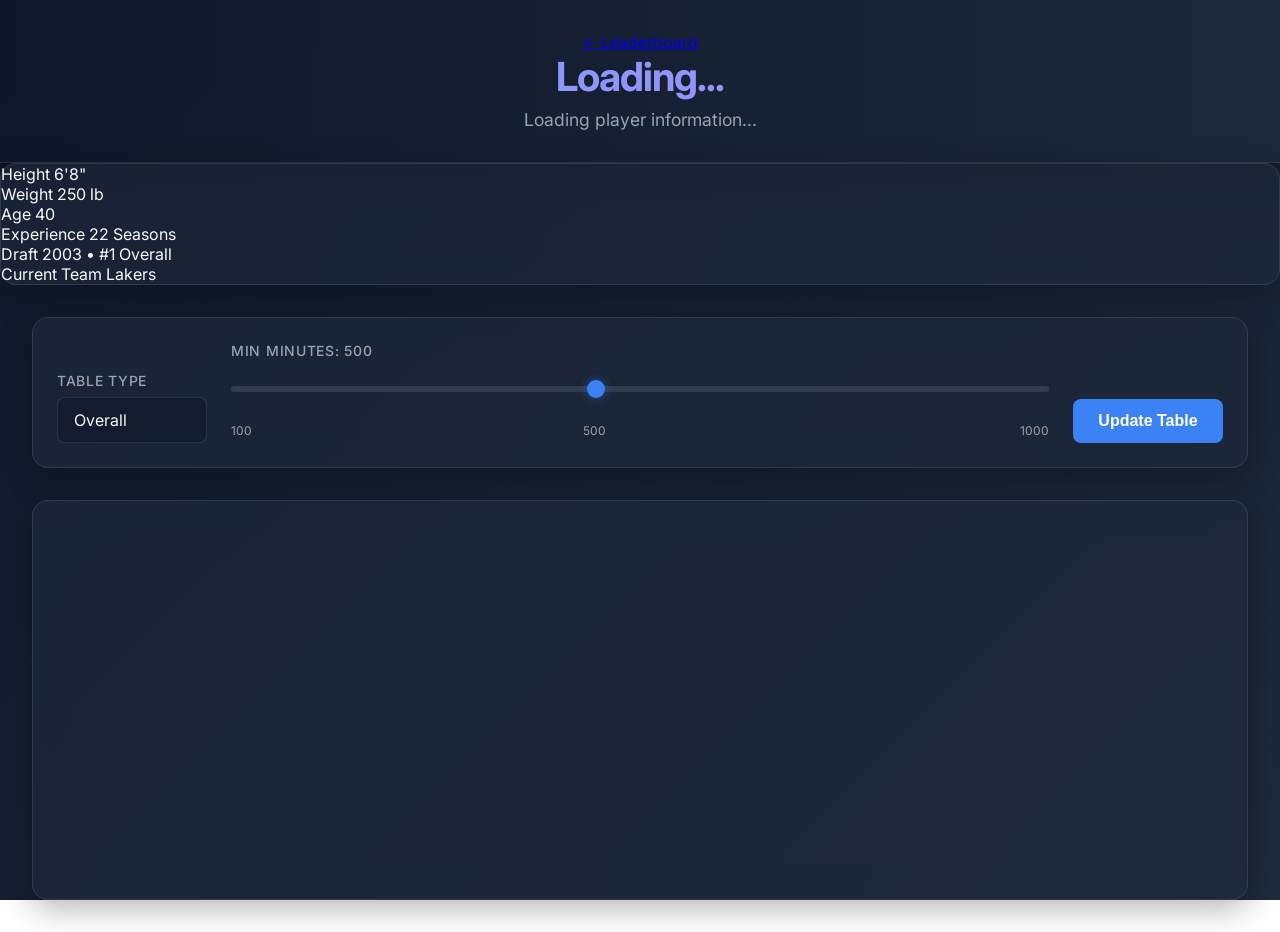
==== src/frontend/player.html @ e5ddcbac "start working on player pages and api" ====
<!DOCTYPE html>
<html lang="en">
<head>
    <meta charset="UTF-8">
    <meta name="viewport" content="width=device-width, initial-scale=1.0">
    <!--
    <title>NBA Skills Leaderboard</title>
    <meta name="description" content="An interactive leaderboard displaying NBA player skills and performance percentiles.">
    -->
    <!-- Google Fonts -->
    <link rel="preconnect" href="https://fonts.googleapis.com">
    <link rel="preconnect" href="https://fonts.gstatic.com" crossorigin>
    <link href="https://fonts.googleapis.com/css2?family=Inter:wght@300;400;500;600;700&display=swap" rel="stylesheet">
    <link rel="stylesheet" href="styles.css">
</head>
<body>
    <header class="app-header">
        <div class="header-content">
            <a href="index.html" class="back-link">← Leaderboard</a>
            <h1 id="player-name">Loading...</h1>
            <p id="player-subtitle">
                Loading player information...
            </p>
        </div>
    </header>

    <section class="player-card glass-panel">
        <!--
        <div class="player-photo">
            <img id="player-headshot"
                 src="assets/default-player.png"
                 alt="Player Headshot">
        </div>
        -->
        <div class="player-info-grid">
            <div class="info-item">
                <span class="info-label">Height</span>
                <span id="player-height">6'8"</span>
            </div>
            <div class="info-item">
                <span class="info-label">Weight</span>
                <span id="player-weight">250 lb</span>
            </div>
            <div class="info-item">
                <span class="info-label">Age</span>
                <span id="player-age">40</span>
            </div>
            <div class="info-item">
                <span class="info-label">Experience</span>
                <span id="player-exp">22 Seasons</span>
            </div>
            <div class="info-item">
                <span class="info-label">Draft</span>
                <span id="player-draft">2003 • #1 Overall</span>
            </div>
            <div class="info-item">
                <span class="info-label">Current Team</span>
                <span id="player-team">Lakers</span>
            </div>
        </div>
    </section>

    <main class="app-main">
        <section class="controls glass-panel">
            <div class="control-group">
                <label for="table-type">Table Type</label>
                <select id="table-type">
                    <option value="overall">Overall</option>
                    <option value="skill">Skill</option>
                    <option value="pillar">Pillar</option>
                </select>
            </div>

            <div class="control-group" id="skill-group" style="display: none;">
                <label for="skill-select">Skill</label>
                <select id="skill-select">
                    <option value="Creation">Creation</option>
                    <option value="OffBall">Off-Ball</option>
                    <option value="Defense">Defense</option>
                    <option value="Physicality">Physicality</option>
                </select>
            </div>

            <div class="control-group" id="pillar-group" style="display: none;">
                <label for="pillar-select">Pillar</label>
                <select id="pillar-select">
                    <!-- Populated dynamically via JS based on selected skill -->
                </select>
            </div>

            <div class="control-group slider-group">
                <label for="min-minutes">Min Minutes: <span id="min-minutes-val">500</span></label>
                <div class="slider-container">
                    <input type="range" id="min-minutes" min="100" max="1000" step="50" value="500">
                </div>
                <div class="slider-ticks">
                    <span style="left:0%">100</span>
                    <span style="left:44.4%">500</span>
                    <span style="left:100%">1000</span>
                </div>
            </div>

            <div class="control-group button-group">
                <button id="update-btn" class="primary-btn">Update Table</button>
            </div>
        </section>

        <section class="table-container glass-panel">
            <div id="loading" class="loading-overlay" style="display: none;">
                <div class="spinner"></div>
            </div>
            <div class="table-scroll">
                <table id="leaderboard-table">
                    <thead>
                        <tr id="table-head-row">
                            <!-- Populated dynamically via JS -->
                        </tr>
                        <tr id="table-filter-row">
                            <!-- Populated dynamically via JS -->
                        </tr>
                    </thead>
                    <tbody id="table-body">
                        <!-- Populated dynamically via JS -->
                    </tbody>
                </table>
            </div>
            <div id="empty-state" class="empty-state" style="display: none;">
                <p>No data available for the selected filters.</p>
            </div>
        </section>
    </main>

    <!--
    <script src="js/player.js"></script>
    -->
</body>
</html>
---- src/frontend/styles.css ----
:root {
    --bg-color-1: #0f172a;
    --bg-color-2: #1e293b;
    --text-primary: #f8fafc;
    --text-secondary: #94a3b8;
    --accent: #3b82f6;
    --accent-hover: #2563eb;
    --border-color: rgba(255, 255, 255, 0.1);
    --glass-bg: rgba(30, 41, 59, 0.7);
    --table-header-bg: rgba(15, 23, 42, 0.8);
    --table-row-hover: rgba(255, 255, 255, 0.05);
}

* {
    box-sizing: border-box;
    margin: 0;
    padding: 0;
}

body {
    font-family: 'Inter', sans-serif;
    background: linear-gradient(135deg, var(--bg-color-1), var(--bg-color-2));
    background-attachment: fixed;
    color: var(--text-primary);
    min-height: 100vh;
    display: flex;
    flex-direction: column;
}

/* Header */
.app-header {
    text-align: center;
    padding: 2rem 1rem;
    background: linear-gradient(to right, rgba(15, 23, 42, 0.9), rgba(30, 41, 59, 0.9));
    border-bottom: 1px solid var(--border-color);
    box-shadow: 0 4px 30px rgba(0, 0, 0, 0.5);
}

.header-content h1 {
    font-size: 2.5rem;
    font-weight: 700;
    letter-spacing: -0.025em;
    background: linear-gradient(90deg, #60a5fa, #c084fc);
    -webkit-background-clip: text;
    -webkit-text-fill-color: transparent;
    margin-bottom: 0.5rem;
}

.header-content p {
    color: var(--text-secondary);
    font-size: 1.1rem;
}

/* Main Layout */
.app-main {
    flex: 1;
    display: flex;
    flex-direction: column;
    padding: 2rem;
    gap: 2rem;
    max-width: 1400px;
    margin: 0 auto;
    width: 100%;
}

.glass-panel {
    background: var(--glass-bg);
    backdrop-filter: blur(16px);
    -webkit-backdrop-filter: blur(16px);
    border: 1px solid var(--border-color);
    border-radius: 16px;
    box-shadow: 0 8px 32px 0 rgba(0, 0, 0, 0.3);
}

/* Controls Section */
.controls {
    display: flex;
    flex-wrap: wrap;
    gap: 1.5rem;
    padding: 1.5rem;
    align-items: flex-end;
}

.control-group {
    display: flex;
    flex-direction: column;
    gap: 0.5rem;
    min-width: 150px;
}

.control-group label {
    font-size: 0.875rem;
    font-weight: 500;
    color: var(--text-secondary);
    text-transform: uppercase;
    letter-spacing: 0.05em;
}

.control-group select {
    appearance: none;
    background-color: rgba(15, 23, 42, 0.6);
    color: var(--text-primary);
    border: 1px solid var(--border-color);
    padding: 0.75rem 1rem;
    border-radius: 8px;
    font-family: inherit;
    font-size: 1rem;
    outline: none;
    transition: all 0.2s ease;
    cursor: pointer;
}

.control-group select:hover, .control-group select:focus {
    border-color: var(--accent);
    background-color: rgba(15, 23, 42, 0.8);
}

.slider-group {
    flex-grow: 1;
    min-width: 250px;
}

.slider-container {
    display: flex;
    align-items: center;
    height: 44px; /* Match select height */
}

.slider-wrapper {
    position: relative;
}

.slider-ticks {
    position: relative;
    height: 20px;
    margin-top: 4px;
}

.slider-ticks span {
    position: absolute;
    transform: translateX(-50%);
    font-size: 0.75rem;
    color: var(--text-secondary);
}

.slider-ticks span:first-child {
    transform: translateX(0);
}

.slider-ticks span:last-child {
    transform: translateX(-100%);
}

input[type="range"] {
    -webkit-appearance: none;
    width: 100%;
    height: 6px;
    background: rgba(255, 255, 255, 0.1);
    border-radius: 3px;
    outline: none;
}

input[type="range"]::-webkit-slider-thumb {
    -webkit-appearance: none;
    width: 18px;
    height: 18px;
    border-radius: 50%;
    background: var(--accent);
    cursor: pointer;
    transition: transform 0.1s;
    box-shadow: 0 0 10px rgba(59, 130, 246, 0.5);
}

input[type="range"]::-webkit-slider-thumb:hover {
    transform: scale(1.2);
}

.button-group {
    display: flex;
    justify-content: flex-end;
}

.primary-btn {
    background: var(--accent);
    color: white;
    border: none;
    padding: 0.75rem 1.5rem;
    border-radius: 8px;
    font-size: 1rem;
    font-weight: 600;
    cursor: pointer;
    transition: background 0.2s, transform 0.1s;
    height: 44px;
}

.primary-btn:hover {
    background: var(--accent-hover);
    transform: translateY(-1px);
}

.primary-btn:active {
    transform: translateY(1px);
}

.toggle-group {
    display: flex;
    flex-direction: column;
    justify-content: center;
    min-width: 140px;
}

.switch {
    position: relative;
    display: inline-block;
    width: 52px;
    height: 28px;
    margin-top: 0.5rem;
}

.switch input {
    opacity: 0;
    width: 0;
    height: 0;
}

.switch .slider {
    position: absolute;
    inset: 0;

    background-color: rgba(255,255,255,0.12);
    border: 1px solid var(--border-color);

    border-radius: 999px;

    cursor: pointer;
    transition: 0.25s;
}

.switch .slider::before {
    content: "";

    position: absolute;

    width: 22px;
    height: 22px;

    left: 2px;
    top: 2px;

    background: white;
    border-radius: 50%;

    transition: 0.25s;
}

.switch input:checked + .slider {
    background: var(--accent);
}

.switch input:checked + .slider::before {
    transform: translateX(24px);
}

/* Table Section */
.table-container {
    position: relative;
    overflow: hidden;
    display: flex;
    flex-direction: column;
    min-height: 400px; /* Space for empty/loading state */
}

.table-scroll {
    overflow-x: auto;
    overflow-y: auto;
    max-height: 70vh;
}

table {
    width: 100%;
    border-collapse: collapse;
    text-align: right;
    white-space: nowrap;
}

th, td {
    padding: 1rem;
    border-bottom: 1px solid var(--border-color);
}

th {
    background-color: var(--table-header-bg);
    color: var(--text-secondary);
    font-size: 0.875rem;
    font-weight: 600;
    text-transform: uppercase;
    letter-spacing: 0.05em;
    position: sticky;
    top: 0;
    z-index: 10;
    cursor: pointer;
    user-select: none;
    transition: color 0.2s;
}

th {
    position: sticky;
}

th[data-tooltip]::after {
    content: attr(data-tooltip);

    position: absolute;
    left: 50%;
    top: calc(100% + 8px);
    transform: translateX(-50%);

    background: rgba(15, 15, 15, 0.97);
    color: #fff;

    padding: 0.5rem 0.75rem;
    border-radius: 6px;

    font-size: 14px;
    font-weight: 400;
    text-transform: none;
    letter-spacing: normal;

    width: max-content;
    max-width: 220px;
    white-space: normal;

    opacity: 0;
    visibility: hidden;
    transition: opacity 0.15s ease, visibility 0.15s ease;

    z-index: 9999;

    pointer-events: none;

    box-shadow: 0 6px 18px rgba(0,0,0,0.25);
}

th[data-tooltip]::before {
    content: "";

    position: absolute;
    left: 50%;
    top: calc(100% + 2px);
    transform: translateX(-50%);

    border-width: 6px;
    border-style: solid;
    border-color: transparent transparent rgba(20,20,20,0.95) transparent;

    opacity: 0;
    visibility: hidden;
    transition: opacity 0.15s ease, visibility 0.15s ease;

    z-index: 9999;

    pointer-events: none;
}

th[data-tooltip]:hover::after,
th[data-tooltip]:hover::before {
    opacity: 1;
    visibility: visible;
}

th:hover {
    color: var(--text-primary);
}

th[data-tooltip]:not([data-tooltip=""]) {
    cursor: help;
    text-decoration: underline dotted;
    text-underline-offset: 3px;
}

th .sort-icon {
    display: inline-block;
    margin-left: 4px;
    font-size: 0.8em;
    opacity: 0.5;
}

th.sorted-asc .sort-icon,
th.sorted-desc .sort-icon {
    opacity: 1;
    color: var(--accent);
}

.player-link {
    color: inherit;
    text-decoration: none;
    font-weight: 500;
    transition: color 0.15s ease;
}

.player-link:visited {
    color: inherit;
}

.player-link:hover {
    color: var(--accent);
}

.player-link:active {
    color: var(--accent);
}

/* Filter row */
#table-filter-row th {
    background-color: var(--table-header-bg);
    padding: 0.5rem 1rem;
    border-bottom: 1px solid var(--border-color);
    cursor: default;
}

/* Filter inputs */
#table-filter-row input {
    width: 100%;

    padding: 0.45rem 0.65rem;

    background-color: rgba(255,255,255,0.06);
    border: 1px solid rgba(255,255,255,0.12);
    border-radius: 6px;

    color: var(--text-primary);
    font-size: 0.85rem;

    outline: none;
    transition: all 0.15s ease;
}

/* Placeholder text */
#table-filter-row input::placeholder {
    color: var(--text-secondary);
}

/* Focus state */
#table-filter-row input:focus {
    border-color: var(--accent);
    box-shadow: 0 0 0 2px rgba(100, 150, 255, 0.15);
    background-color: rgba(255,255,255,0.08);
}

#table-filter-row th {
    position: sticky;
    top: 52px; /* adjust to actual header height */
    z-index: 9;
}

tbody tr {
    transition: background-color 0.2s;
}

tbody tr:hover {
    background-color: var(--table-row-hover);
}

/* Text alignment for specific columns */
th:nth-child(1), td:nth-child(1), /* Name */
th:nth-child(2), td:nth-child(2)  /* Team */ {
    text-align: left;
    position: sticky;
    left: 0;
    background-color: var(--table-header-bg);
    z-index: 5;
}

tbody td:nth-child(1), tbody td:nth-child(2) {
    background-color: rgba(15, 23, 42, 0.95); /* Opaque for sticky */
    font-weight: 500;
}

/* Value Cell Styling */
.val-cell {
    position: relative;
    font-weight: 600;
    border-radius: 4px;
    color: #fff;
    text-shadow: 0 1px 2px rgba(0,0,0,0.8);
    transition: filter 0.2s;
}

.val-cell:hover {
    filter: brightness(1.2);
}

.val-raw {
    display: block;
    font-size: 1rem;
}

.val-pct {
    display: block;
    font-size: 0.75rem;
    color: rgba(255, 255, 255, 0.7);
    margin-top: 2px;
}

/* States */
.loading-overlay {
    position: absolute;
    top: 0; left: 0; right: 0; bottom: 0;
    background: rgba(15, 23, 42, 0.7);
    display: flex;
    justify-content: center;
    align-items: center;
    z-index: 20;
    backdrop-filter: blur(4px);
}

.spinner {
    width: 40px;
    height: 40px;
    border: 4px solid rgba(255, 255, 255, 0.1);
    border-left-color: var(--accent);
    border-radius: 50%;
    animation: spin 1s linear infinite;
}

@keyframes spin {
    0% { transform: rotate(0deg); }
    100% { transform: rotate(360deg); }
}

.empty-state {
    position: absolute;
    top: 50%;
    left: 50%;
    transform: translate(-50%, -50%);
    color: var(--text-secondary);
    font-size: 1.1rem;
    text-align: center;
}

/* Scrollbar */
::-webkit-scrollbar {
    width: 10px;
    height: 10px;
}
::-webkit-scrollbar-track {
    background: rgba(15, 23, 42, 0.5);
    border-radius: 5px;
}
::-webkit-scrollbar-thumb {
    background: rgba(148, 163, 184, 0.3);
    border-radius: 5px;
}
::-webkit-scrollbar-thumb:hover {
    background: rgba(148, 163, 184, 0.5);
}
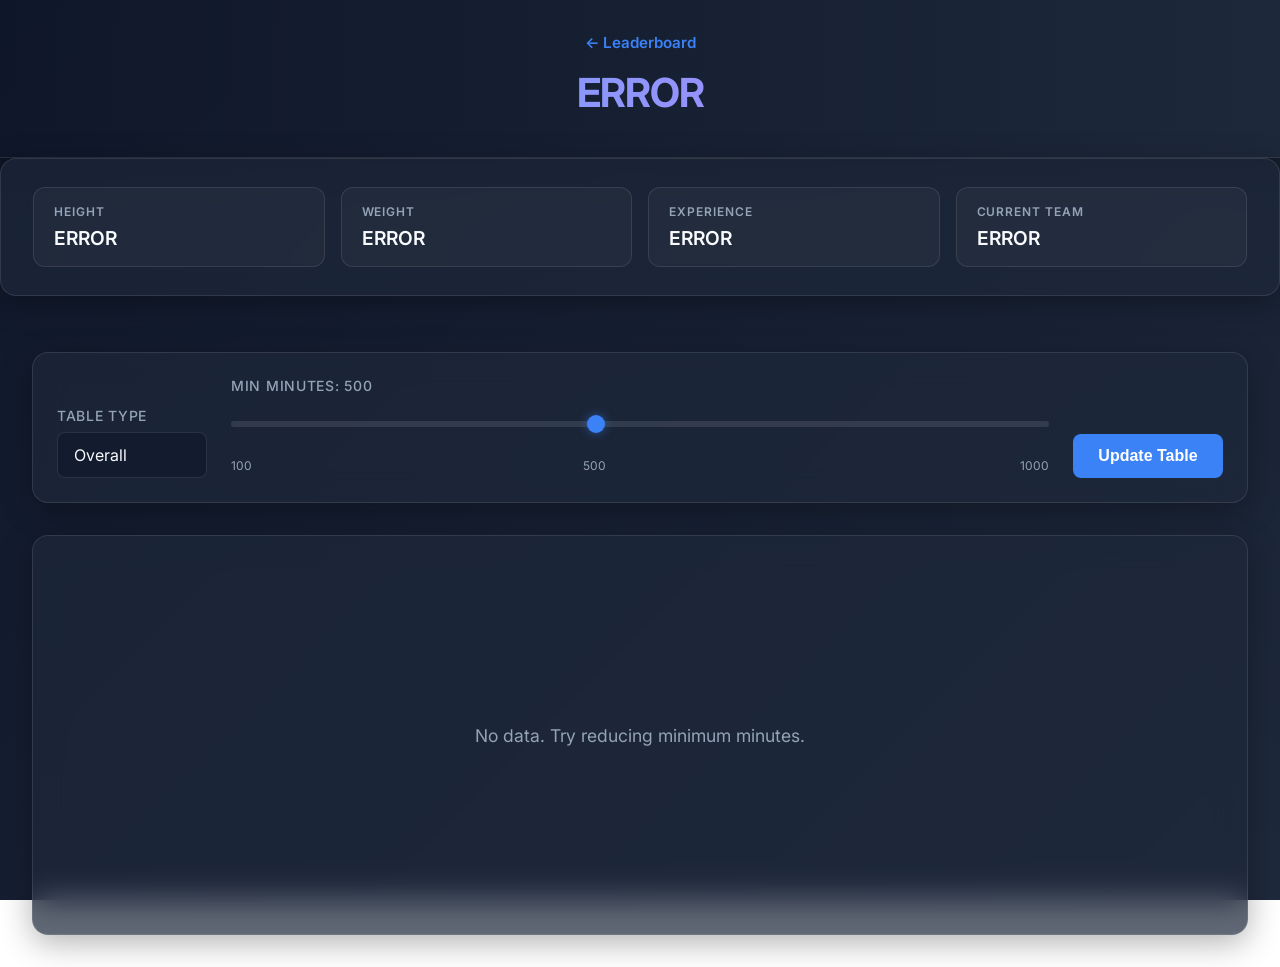
==== commit 374521c5: "add player pages" ====
--- a/src/frontend/player.html
+++ b/src/frontend/player.html
@@ -18,9 +18,9 @@
         <div class="header-content">
             <a href="index.html" class="back-link">← Leaderboard</a>
             <h1 id="player-name">Loading...</h1>
-            <p id="player-subtitle">
-                Loading player information...
-            </p>
+<!--            <p id="player-subtitle">-->
+<!--                Loading player information...-->
+<!--            </p>-->
         </div>
     </header>
 
@@ -41,18 +41,18 @@
                 <span class="info-label">Weight</span>
                 <span id="player-weight">250 lb</span>
             </div>
-            <div class="info-item">
-                <span class="info-label">Age</span>
-                <span id="player-age">40</span>
-            </div>
+<!--            <div class="info-item">-->
+<!--                <span class="info-label">Age</span>-->
+<!--                <span id="player-age">40</span>-->
+<!--            </div>-->
             <div class="info-item">
                 <span class="info-label">Experience</span>
                 <span id="player-exp">22 Seasons</span>
             </div>
-            <div class="info-item">
-                <span class="info-label">Draft</span>
-                <span id="player-draft">2003 • #1 Overall</span>
-            </div>
+<!--            <div class="info-item">-->
+<!--                <span class="info-label">Draft</span>-->
+<!--                <span id="player-draft">2003 • #1 Overall</span>-->
+<!--            </div>-->
             <div class="info-item">
                 <span class="info-label">Current Team</span>
                 <span id="player-team">Lakers</span>
@@ -110,7 +110,7 @@
                 <div class="spinner"></div>
             </div>
             <div class="table-scroll">
-                <table id="leaderboard-table">
+                <table id="player-table">
                     <thead>
                         <tr id="table-head-row">
                             <!-- Populated dynamically via JS -->
@@ -130,8 +130,9 @@
         </section>
     </main>
 
-    <!--
+    <script src="js/common.js"></script>
+    <script src="js/api.js"></script>
+    <script src="js/table.js"></script>
     <script src="js/player.js"></script>
-    -->
 </body>
 </html>
--- a/src/frontend/styles.css
+++ b/src/frontend/styles.css
@@ -554,3 +554,100 @@
 ::-webkit-scrollbar-thumb:hover {
     background: rgba(148, 163, 184, 0.5);
 }
+
+
+/* Player Info Card */
+
+.player-card {
+    padding: 1.75rem 2rem;
+    margin-bottom: 1.5rem;
+}
+
+.player-info-grid {
+    display: grid;
+    grid-template-columns: repeat(4, minmax(140px, 1fr));
+    gap: 1rem;
+}
+
+.info-item {
+    display: flex;
+    flex-direction: column;
+    justify-content: center;
+
+    padding: 1rem 1.25rem;
+
+    background: rgba(255,255,255,0.03);
+    border: 1px solid var(--border-color);
+    border-radius: 12px;
+
+    transition: transform 0.15s ease,
+                border-color 0.15s ease,
+                background-color 0.15s ease;
+}
+
+.info-item:hover {
+    transform: translateY(-2px);
+    border-color: var(--accent);
+    background: rgba(255,255,255,0.05);
+}
+
+.info-label {
+    color: var(--text-secondary);
+
+    font-size: 0.75rem;
+    font-weight: 600;
+
+    text-transform: uppercase;
+    letter-spacing: 0.08em;
+
+    margin-bottom: 0.45rem;
+}
+
+.info-item span:last-child {
+    color: var(--text-primary);
+
+    font-size: 1.2rem;
+    font-weight: 600;
+}
+
+@media (max-width: 900px) {
+    .player-info-grid {
+        grid-template-columns: repeat(2, 1fr);
+    }
+}
+
+@media (max-width: 550px) {
+    .player-info-grid {
+        grid-template-columns: 1fr;
+    }
+}
+
+
+
+.back-link {
+    display: inline-flex;
+    align-items: center;
+    gap: 0.35rem;
+
+    margin-bottom: 1rem;
+
+    color: var(--accent);
+    text-decoration: none;
+
+    font-size: 0.95rem;
+    font-weight: 600;
+
+    transition: color 0.15s ease,
+                transform 0.15s ease;
+
+    align-self: flex-start;
+}
+
+.back-link:hover {
+    color: var(--text-primary);
+    transform: translateX(-2px);
+}
+
+.back-link:visited {
+    color: var(--accent);
+}
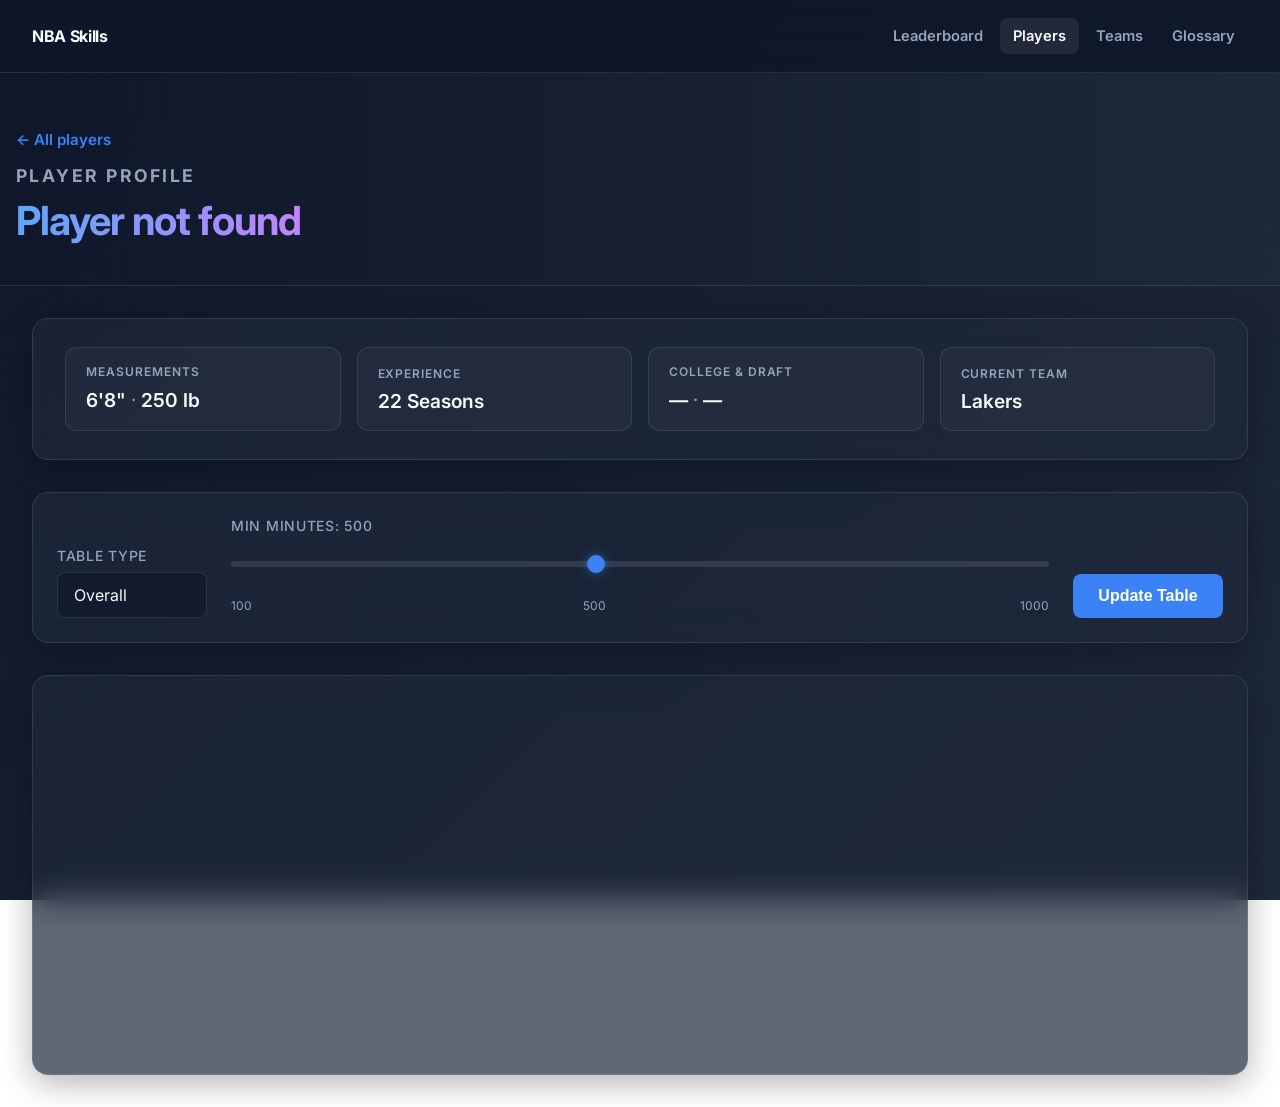
==== commit 843ec9dc: "fix team page, add headshots and logos, add header" ====
--- a/src/frontend/player.html
+++ b/src/frontend/player.html
@@ -3,56 +3,43 @@
 <head>
     <meta charset="UTF-8">
     <meta name="viewport" content="width=device-width, initial-scale=1.0">
-    <!--
-    <title>NBA Skills Leaderboard</title>
-    <meta name="description" content="An interactive leaderboard displaying NBA player skills and performance percentiles.">
-    -->
+    <title>Player | NBA Skills</title>
+    <meta name="description" content="NBA player skill profile and historical performance.">
     <!-- Google Fonts -->
     <link rel="preconnect" href="https://fonts.googleapis.com">
     <link rel="preconnect" href="https://fonts.gstatic.com" crossorigin>
     <link href="https://fonts.googleapis.com/css2?family=Inter:wght@300;400;500;600;700&display=swap" rel="stylesheet">
     <link rel="stylesheet" href="styles.css">
 </head>
-<body>
-    <header class="app-header">
+<body data-page="players">
+    <div id="site-header"></div>
+    <header class="page-hero profile-hero">
         <div class="header-content">
-            <a href="index.html" class="back-link">← Leaderboard</a>
-            <h1 id="player-name">Loading...</h1>
-<!--            <p id="player-subtitle">-->
-<!--                Loading player information...-->
-<!--            </p>-->
+            <a href="players.html" class="back-link">← All players</a>
+            <div class="profile-title-row">
+                <img id="player-headshot" class="profile-headshot" alt="" hidden>
+                <div>
+                    <p class="eyebrow">Player profile</p>
+                    <h1 id="player-name">Loading...</h1>
+                </div>
+            </div>
         </div>
     </header>
 
-    <section class="player-card glass-panel">
-        <!--
-        <div class="player-photo">
-            <img id="player-headshot"
-                 src="assets/default-player.png"
-                 alt="Player Headshot">
-        </div>
-        -->
+    <section class="player-card glass-panel profile-card">
         <div class="player-info-grid">
             <div class="info-item">
-                <span class="info-label">Height</span>
-                <span id="player-height">6'8"</span>
+                <span class="info-label">Measurements</span>
+                <span class="profile-detail"><span id="player-height">6'8"</span> <span class="detail-separator">·</span> <span id="player-weight">250 lb</span></span>
             </div>
-            <div class="info-item">
-                <span class="info-label">Weight</span>
-                <span id="player-weight">250 lb</span>
-            </div>
-<!--            <div class="info-item">-->
-<!--                <span class="info-label">Age</span>-->
-<!--                <span id="player-age">40</span>-->
-<!--            </div>-->
             <div class="info-item">
                 <span class="info-label">Experience</span>
                 <span id="player-exp">22 Seasons</span>
             </div>
-<!--            <div class="info-item">-->
-<!--                <span class="info-label">Draft</span>-->
-<!--                <span id="player-draft">2003 • #1 Overall</span>-->
-<!--            </div>-->
+            <div class="info-item">
+                <span class="info-label">College & Draft</span>
+                <span class="profile-detail"><span id="player-college">—</span> <span class="detail-separator">·</span> <span id="player-draft">—</span></span>
+            </div>
             <div class="info-item">
                 <span class="info-label">Current Team</span>
                 <span id="player-team">Lakers</span>
--- a/src/frontend/styles.css
+++ b/src/frontend/styles.css
@@ -27,13 +27,65 @@
     flex-direction: column;
 }
 
-/* Header */
-.app-header {
+/* Global navigation and page headers */
+.site-nav {
+    width: min(1400px, 100%);
+    min-height: 72px;
+    margin: 0 auto;
+    padding: 0 2rem;
+    display: flex;
+    align-items: center;
+    justify-content: space-between;
+    gap: 1.5rem;
+}
+
+#site-header {
+    position: sticky;
+    top: 0;
+    z-index: 100;
+    background: rgba(15, 23, 42, 0.9);
+    border-bottom: 1px solid var(--border-color);
+    backdrop-filter: blur(18px);
+    -webkit-backdrop-filter: blur(18px);
+}
+
+.brand, .nav-link {
+    color: var(--text-primary);
+    text-decoration: none;
+}
+
+.brand {
+    display: inline-flex;
+    align-items: center;
+    gap: 0.65rem;
+    font-weight: 700;
+    letter-spacing: -0.02em;
+}
+
+.nav-links {
+    display: flex;
+    gap: 0.25rem;
+}
+
+.nav-link {
+    padding: 0.55rem 0.8rem;
+    border-radius: 8px;
+    color: var(--text-secondary);
+    font-size: 0.92rem;
+    font-weight: 600;
+    transition: color 0.15s ease, background-color 0.15s ease;
+}
+
+.nav-link:hover, .nav-link.is-active {
+    color: var(--text-primary);
+    background: rgba(255, 255, 255, 0.08);
+}
+
+.page-hero {
     text-align: center;
-    padding: 2rem 1rem;
+    padding: 3.5rem 1rem 2.5rem;
     background: linear-gradient(to right, rgba(15, 23, 42, 0.9), rgba(30, 41, 59, 0.9));
     border-bottom: 1px solid var(--border-color);
-    box-shadow: 0 4px 30px rgba(0, 0, 0, 0.5);
 }
 
 .header-content h1 {
@@ -49,6 +101,46 @@
 .header-content p {
     color: var(--text-secondary);
     font-size: 1.1rem;
+}
+
+.eyebrow {
+    margin-bottom: 0.65rem;
+    color: #93c5fd;
+    font-size: 0.75rem;
+    font-weight: 700;
+    letter-spacing: 0.14em;
+    text-transform: uppercase;
+}
+
+.profile-hero .header-content {
+    width: min(1400px, 100%);
+    margin: 0 auto;
+    text-align: left;
+}
+
+.profile-title-row {
+    display: flex;
+    align-items: center;
+    gap: 1.25rem;
+}
+
+.profile-title-row h1 {
+    margin-bottom: 0;
+}
+
+.profile-headshot, .profile-logo {
+    flex: 0 0 auto;
+    width: 82px;
+    height: 82px;
+    object-fit: contain;
+    border-radius: 50%;
+    background: rgba(255, 255, 255, 0.08);
+    border: 1px solid var(--border-color);
+}
+
+.profile-headshot {
+    object-fit: cover;
+    object-position: top;
 }
 
 /* Main Layout */
@@ -410,6 +502,26 @@
     color: var(--accent);
 }
 
+.identity-link {
+    display: inline-flex;
+    align-items: center;
+    gap: 0.55rem;
+}
+
+.table-headshot, .table-team-logo {
+    width: 28px;
+    height: 28px;
+    object-fit: contain;
+    flex: 0 0 auto;
+}
+
+.table-headshot {
+    border-radius: 50%;
+    object-fit: cover;
+    object-position: top;
+    background: rgba(255, 255, 255, 0.06);
+}
+
 /* Filter row */
 #table-filter-row th {
     background-color: var(--table-header-bg);
@@ -559,8 +671,9 @@
 /* Player Info Card */
 
 .player-card {
+    width: min(1400px, calc(100% - 4rem));
     padding: 1.75rem 2rem;
-    margin-bottom: 1.5rem;
+    margin: 2rem auto 0;
 }
 
 .player-info-grid {
@@ -610,6 +723,15 @@
     font-weight: 600;
 }
 
+.profile-detail {
+    line-height: 1.45;
+}
+
+.detail-separator {
+    color: var(--text-secondary);
+    font-weight: 400;
+}
+
 @media (max-width: 900px) {
     .player-info-grid {
         grid-template-columns: repeat(2, 1fr);
@@ -651,3 +773,338 @@
 .back-link:visited {
     color: var(--accent);
 }
+
+/* Player and team directories */
+.directory-hero {
+    padding-bottom: 2rem;
+}
+
+.directory-main {
+    width: min(1400px, 100%);
+    margin: 0 auto;
+    padding: 2rem;
+}
+
+.directory-toolbar {
+    display: flex;
+    justify-content: center;
+    margin-bottom: 1rem;
+}
+
+.directory-season {
+    min-width: 180px;
+}
+
+.directory-search {
+    width: min(620px, 100%);
+    display: flex;
+    align-items: center;
+    gap: 0.75rem;
+    margin: 0 auto;
+    padding: 0.7rem 1rem;
+    color: var(--text-secondary);
+}
+
+.directory-search input {
+    width: 100%;
+    border: 0;
+    outline: none;
+    background: transparent;
+    color: var(--text-primary);
+    font: inherit;
+    font-size: 1rem;
+}
+
+.directory-search input::placeholder {
+    color: var(--text-secondary);
+}
+
+.directory-count, .directory-empty {
+    margin: 1.35rem 0 1rem;
+    color: var(--text-secondary);
+    font-size: 0.9rem;
+}
+
+.directory-grid {
+    display: grid;
+    grid-template-columns: repeat(auto-fill, minmax(240px, 1fr));
+    gap: 1rem;
+}
+
+.directory-card {
+    min-height: 110px;
+    display: flex;
+    align-items: center;
+    gap: 1rem;
+    padding: 1rem;
+    color: var(--text-primary);
+    text-decoration: none;
+    transition: transform 0.16s ease, border-color 0.16s ease, background-color 0.16s ease;
+}
+
+.directory-card:hover {
+    transform: translateY(-3px);
+    border-color: var(--accent);
+    background: rgba(44, 62, 91, 0.88);
+}
+
+.directory-card h2 {
+    margin-bottom: 0.35rem;
+    font-size: 1rem;
+    line-height: 1.3;
+}
+
+.directory-card p {
+    color: var(--text-secondary);
+    font-size: 0.82rem;
+    line-height: 1.35;
+}
+
+.directory-headshot, .directory-team-logo {
+    width: 64px;
+    height: 64px;
+    flex: 0 0 auto;
+    object-fit: contain;
+}
+
+.directory-headshot {
+    border-radius: 50%;
+    object-fit: cover;
+    object-position: top;
+    background: rgba(255, 255, 255, 0.07);
+}
+
+/* Glossary */
+.glossary-main {
+    width: min(1400px, 100%);
+    margin: 0 auto;
+    padding: 2rem;
+}
+
+.glossary-section {
+    margin-bottom: 2.5rem;
+}
+
+.glossary-section.glass-panel {
+    padding: 1.5rem;
+}
+
+.section-heading {
+    display: flex;
+    align-items: end;
+    justify-content: space-between;
+    gap: 1.5rem;
+    margin-bottom: 1rem;
+}
+
+.section-heading h2 {
+    font-size: 1.55rem;
+    letter-spacing: -0.025em;
+}
+
+.methodology-steps {
+    display: grid;
+    grid-template-columns: repeat(3, minmax(0, 1fr));
+    gap: 1rem;
+}
+
+.methodology-step {
+    display: flex;
+    gap: 0.85rem;
+    padding: 0.95rem;
+    border-radius: 10px;
+    background: rgba(255, 255, 255, 0.035);
+}
+
+.step-number {
+    flex: 0 0 auto;
+    color: #93c5fd;
+    font-size: 0.75rem;
+    font-weight: 700;
+    letter-spacing: 0.06em;
+}
+
+.methodology-step h3, .glossary-card h3, .skill-glossary h3 {
+    margin-bottom: 0.35rem;
+    font-size: 1rem;
+    text-transform: capitalize;
+}
+
+.methodology-step p, .glossary-card p, .skill-glossary > p, .pillar-detail > p {
+    color: var(--text-secondary);
+    font-size: 0.87rem;
+    line-height: 1.5;
+}
+
+.glossary-grid {
+    display: grid;
+    grid-template-columns: repeat(auto-fill, minmax(255px, 1fr));
+    gap: 1rem;
+}
+
+.glossary-card {
+    padding: 1.15rem;
+}
+
+.weight-list {
+    display: grid;
+    gap: 0.45rem;
+    margin-top: 1rem;
+    list-style: none;
+}
+
+.weight-list li {
+    display: flex;
+    justify-content: space-between;
+    gap: 1rem;
+    color: var(--text-secondary);
+    font-size: 0.82rem;
+}
+
+.weight-list strong {
+    color: #bfdbfe;
+    font-weight: 600;
+}
+
+.skill-glossary-list {
+    display: grid;
+    grid-template-columns: repeat(2, minmax(0, 1fr));
+    gap: 1rem;
+}
+
+.skill-glossary {
+    padding: 1.25rem;
+}
+
+.pillar-list {
+    display: grid;
+    gap: 0.55rem;
+    margin-top: 1rem;
+}
+
+.pillar-detail {
+    padding: 0.8rem 0.9rem;
+    border: 1px solid var(--border-color);
+    border-radius: 9px;
+    background: rgba(15, 23, 42, 0.35);
+}
+
+.pillar-detail summary {
+    display: flex;
+    justify-content: space-between;
+    gap: 0.75rem;
+    cursor: pointer;
+    font-size: 0.9rem;
+    font-weight: 600;
+}
+
+.pillar-detail summary small {
+    color: #93c5fd;
+    font-size: 0.75rem;
+    font-weight: 500;
+}
+
+.pillar-detail > p {
+    margin-top: 0.75rem;
+}
+
+.metric-list {
+    border-top: 1px solid var(--border-color);
+    padding-top: 0.7rem;
+}
+
+.glossary-search {
+    width: min(290px, 100%);
+    display: flex;
+    align-items: center;
+    gap: 0.55rem;
+    padding: 0.55rem 0.7rem;
+    background: rgba(15, 23, 42, 0.55);
+    border: 1px solid var(--border-color);
+    border-radius: 8px;
+    color: var(--text-secondary);
+}
+
+.glossary-search input {
+    width: 100%;
+    border: 0;
+    outline: 0;
+    background: transparent;
+    color: var(--text-primary);
+    font: inherit;
+    font-size: 0.88rem;
+}
+
+.stat-key {
+    display: inline-block;
+    margin-bottom: 0.75rem;
+    color: #93c5fd;
+    font-family: ui-monospace, SFMono-Regular, Menlo, monospace;
+    font-size: 0.75rem;
+}
+
+.formula {
+    display: block;
+    margin-top: 0.9rem;
+    padding: 0.6rem 0.7rem;
+    overflow-x: auto;
+    border: 1px solid rgba(147, 197, 253, 0.16);
+    border-radius: 6px;
+    color: #bfdbfe;
+    background: rgba(15, 23, 42, 0.72);
+    font-family: ui-monospace, SFMono-Regular, Menlo, monospace;
+    font-size: 0.76rem;
+    white-space: nowrap;
+}
+
+@media (max-width: 650px) {
+    .site-nav {
+        min-height: 64px;
+        padding: 0 1rem;
+    }
+
+    .nav-link {
+        padding: 0.5rem 0.55rem;
+        font-size: 0.84rem;
+    }
+
+    .page-hero {
+        padding: 2.25rem 1rem 1.75rem;
+    }
+
+    .header-content h1 {
+        font-size: 2rem;
+    }
+
+    .app-main, .directory-main, .glossary-main {
+        padding: 1rem;
+    }
+
+    .player-card {
+        width: calc(100% - 2rem);
+        padding: 1rem;
+        margin-top: 1rem;
+    }
+
+    .profile-headshot, .profile-logo {
+        width: 58px;
+        height: 58px;
+    }
+
+    .directory-grid {
+        grid-template-columns: 1fr;
+    }
+
+    .section-heading {
+        align-items: flex-start;
+        flex-direction: column;
+    }
+
+    .glossary-search {
+        width: 100%;
+    }
+
+    .methodology-steps, .skill-glossary-list {
+        grid-template-columns: 1fr;
+    }
+}
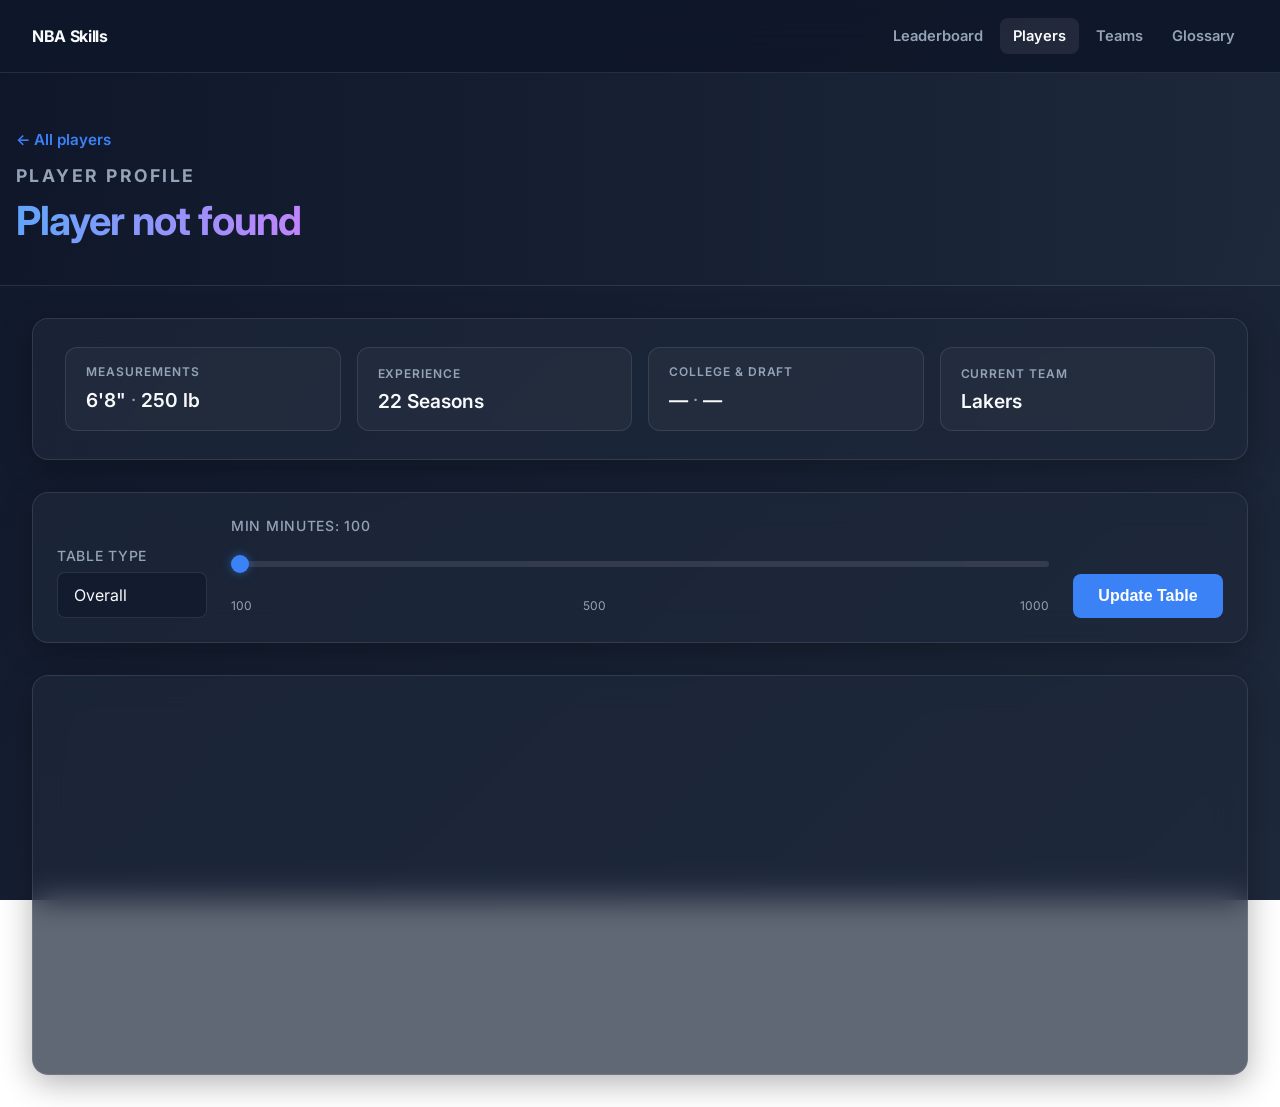
==== commit bb914573: "update for 2027" ====
--- a/src/frontend/player.html
+++ b/src/frontend/player.html
@@ -76,9 +76,9 @@
             </div>
 
             <div class="control-group slider-group">
-                <label for="min-minutes">Min Minutes: <span id="min-minutes-val">500</span></label>
+                <label for="min-minutes">Min Minutes: <span id="min-minutes-val">100</span></label>
                 <div class="slider-container">
-                    <input type="range" id="min-minutes" min="100" max="1000" step="50" value="500">
+                    <input type="range" id="min-minutes" min="100" max="1000" step="50" value="100">
                 </div>
                 <div class="slider-ticks">
                     <span style="left:0%">100</span>
